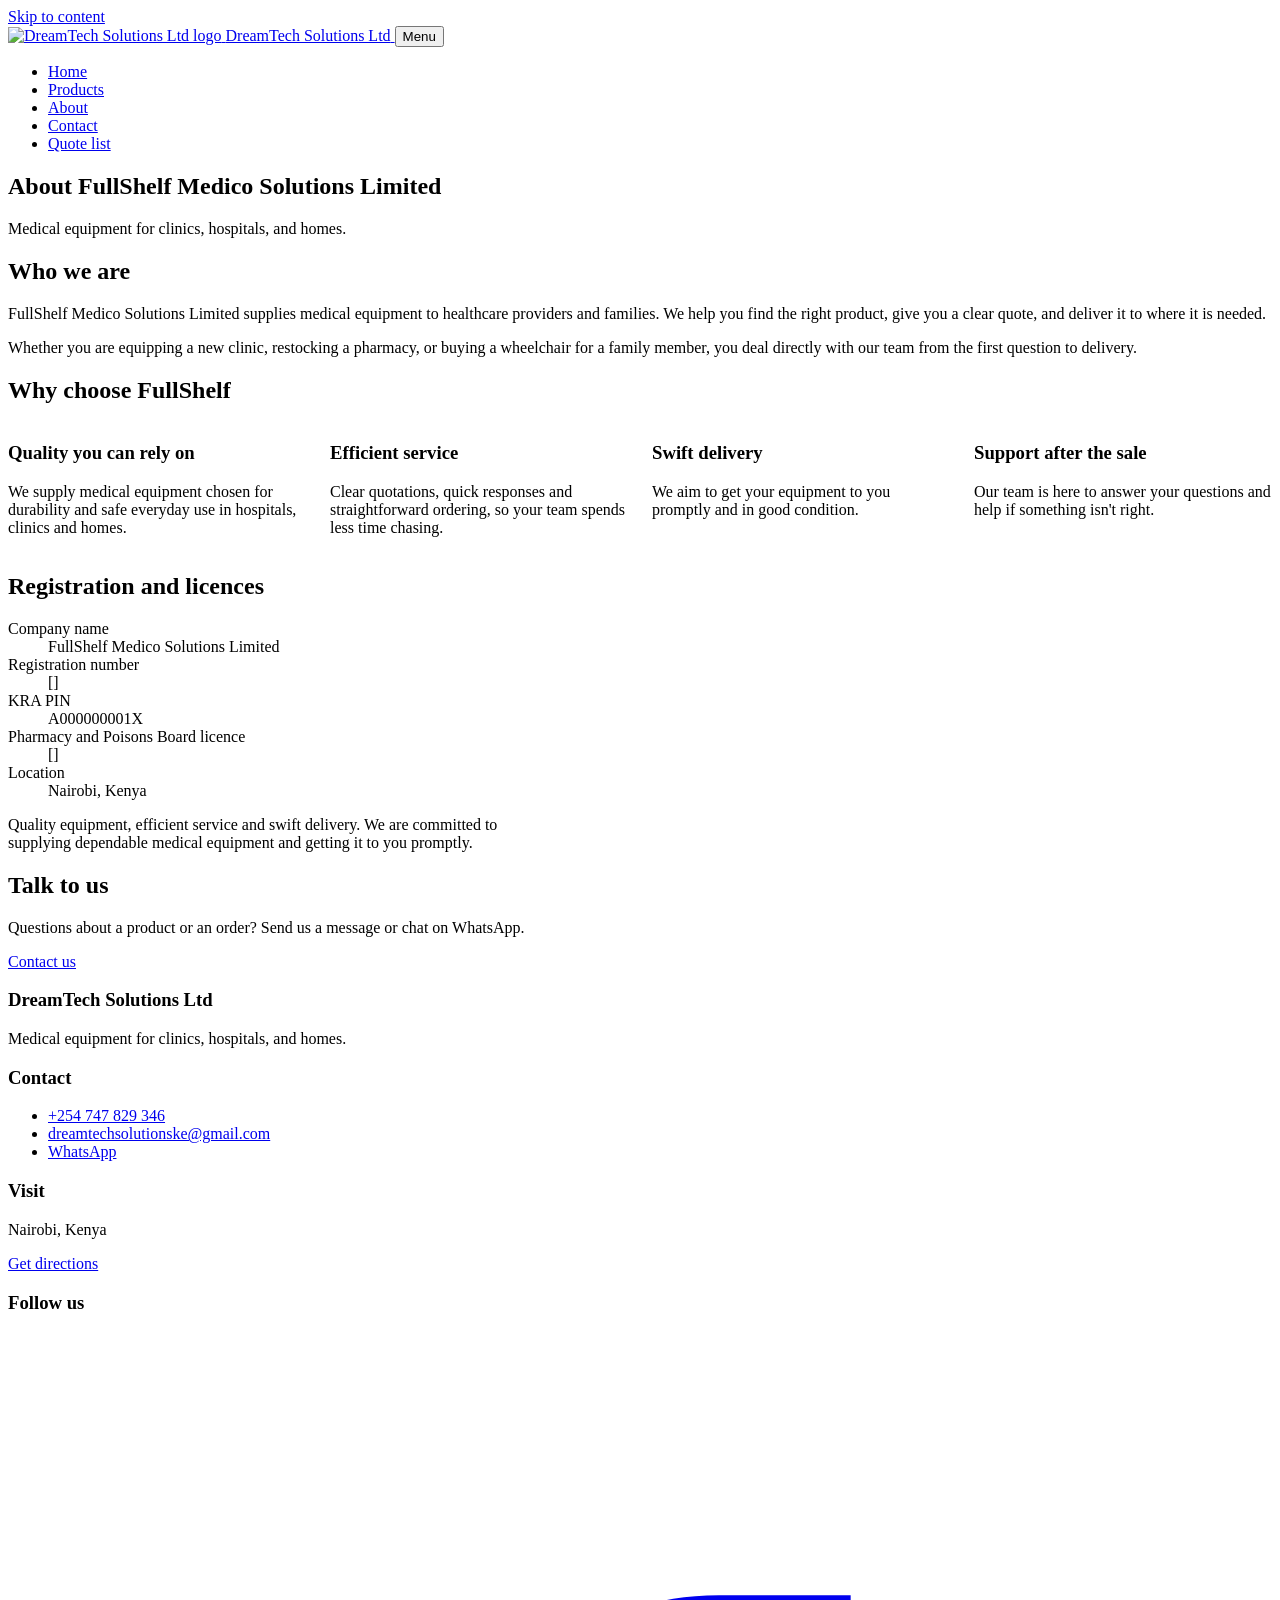
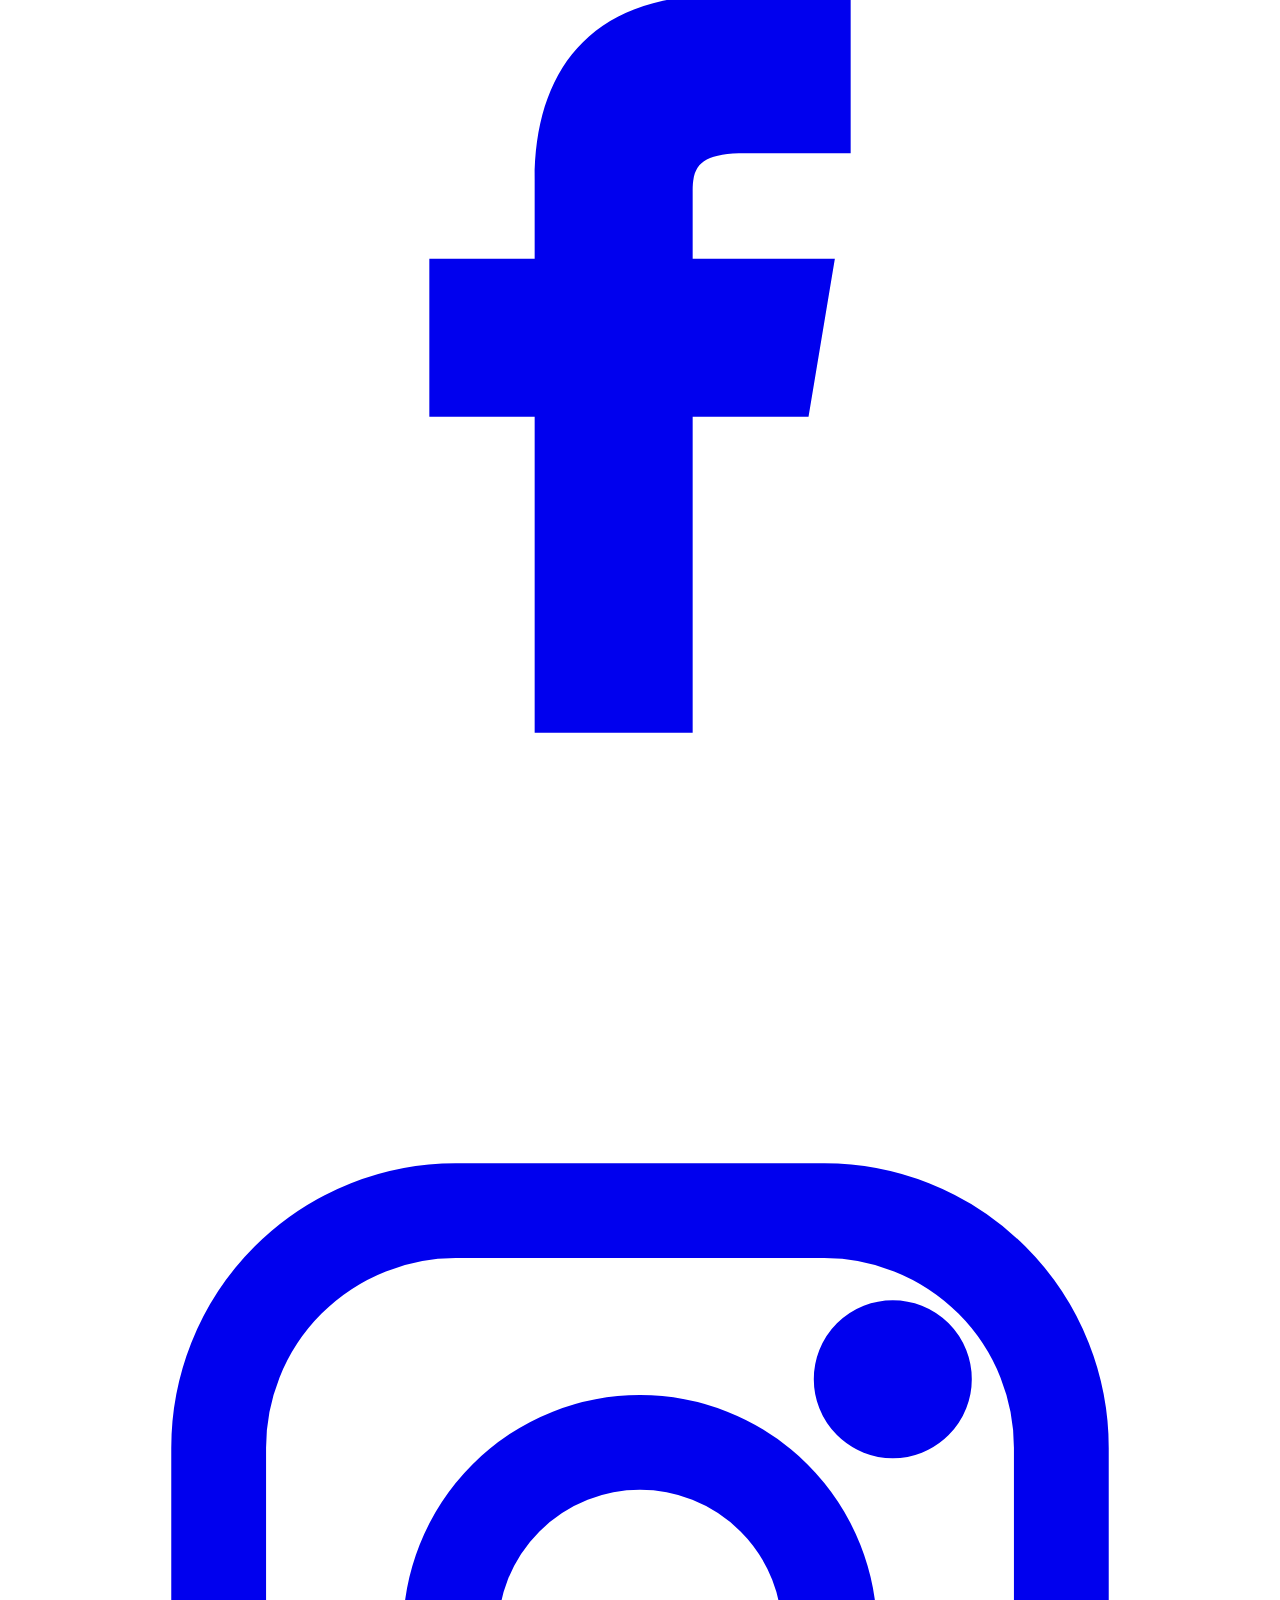
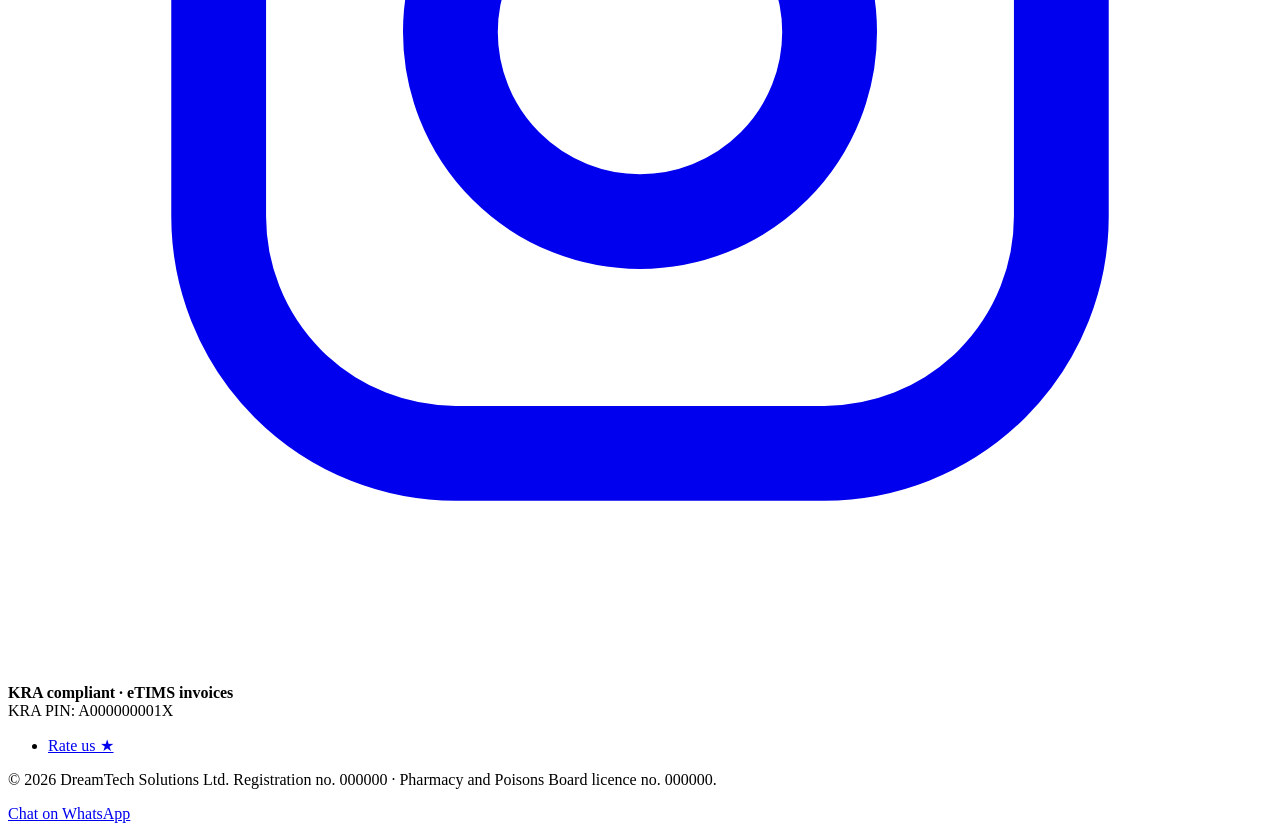
==== about.html @ 33084afe "Add files via upload" ====
<!DOCTYPE html>
<html lang="en">
<head>
  <meta charset="utf-8">
  <meta name="viewport" content="width=device-width, initial-scale=1">
  <title>About | FullShelf Medico Solutions Limited</title>
  <meta name="description" content="About FullShelf Medico Solutions Limited: medical equipment supplier for clinics, hospitals, and homes.">

<!-- Favicons -->
  <link rel="icon" href="favicon.ico" sizes="any">
  <link rel="icon" type="image/png" sizes="32x32" href="favicon-32x32.png">
  <link rel="apple-touch-icon" href="apple-touch-icon.png">
  
  <link rel="preconnect" href="https://fonts.googleapis.com"><link rel="preconnect" href="https://fonts.gstatic.com" crossorigin><link href="https://fonts.googleapis.com/css2?family=Bricolage+Grotesque:wght@700;800&family=Hanken+Grotesk:wght@400;600;700&display=swap" rel="stylesheet">
  <link rel="stylesheet" href="css/style.css">
</head>
<body>
  <a class="skip-link" href="#main">Skip to content</a>

  <header class="site-header">
    <div class="container header-inner">
      <a class="brand" href="index.html">
        <span class="brand-mark"><svg viewBox="0 0 24 24" aria-hidden="true" fill="none" stroke="currentColor" stroke-width="2.2" stroke-linecap="round"><path d="M12 5v14M5 12h14"/></svg></span>
        <span class="sr-only" data-site-name>FullShelf Medico Solutions Limited</span>
      </a>
      <button class="menu-toggle" aria-expanded="false" aria-controls="site-nav">Menu</button>
      <nav class="site-nav" id="site-nav" aria-label="Main">
        <ul>
          <li><a href="index.html">Home</a></li>
          <li><a href="products.html">Products</a></li>
          <li><a href="about.html" aria-current="page">About</a></li>
          <li><a href="contact.html">Contact</a></li>
        </ul>
      </nav>
    </div>
  </header>

  <main id="main">

    <section class="page-title">
      <div class="container">
        <h1>About FullShelf Medico Solutions Limited</h1>
        <p>Medical equipment for clinics, hospitals, and homes.</p>
      </div>
    </section>

    <section class="section">
      <div class="container">
        <h2>Who we are</h2>
        <p>FullShelf Medico Solutions Limited supplies medical equipment to healthcare providers and families. We help you find the right product, give you a clear quote, and deliver it to where it is needed.</p>
        <p>Whether you are equipping a new clinic, restocking a pharmacy, or buying a wheelchair for a family member, you deal directly with our team from the first question to delivery.</p>
      </div>
    </section>

    <section class="section section-alt">
  <div class="container">
    <div class="section-head"><h2>Why choose FullShelf</h2></div>
    <div style="display:grid;grid-template-columns:repeat(auto-fit,minmax(14rem,1fr));gap:1.5rem">
      <div>
        <h3>Quality you can rely on</h3>
        <p>We supply medical equipment chosen for durability and safe everyday use in hospitals, clinics and homes.</p>
      </div>
      <div>
        <h3>Efficient service</h3>
        <p>Clear quotations, quick responses and straightforward ordering, so your team spends less time chasing.</p>
      </div>
      <div>
        <h3>Swift delivery</h3>
        <p>We aim to get your equipment to you promptly and in good condition.</p>
      </div>
      <div>
        <h3>Support after the sale</h3>
        <p>Our team is here to answer your questions and help if something isn't right.</p>
      </div>
    </div>
  </div>
</section>

<section class="section section-alt">
      <div class="container">
        <div class="section-head"><h2>Registration and licences</h2></div>
        <dl class="contact-card" style="max-width:34rem">
          <dt>Company name</dt>
          <dd>FullShelf Medico Solutions Limited</dd>
          <dt>Registration number</dt>
          <dd>[]</dd>
          <dt>KRA PIN</dt>
          <dd data-kra-pin>KRA PIN</dd>
          <dt>Pharmacy and Poisons Board licence</dt>
          <dd>[]</dd>
          <dt>Location</dt>
          <dd data-address>Location</dd>
        </dl>
        <p class="notice" style="max-width:34rem">Quality equipment, efficient service and swift delivery. We are committed to supplying dependable medical equipment and getting it to you promptly.</p>
      </div>
    </section>

    <section class="cta-band">
      <div class="container cta-inner">
        <div>
          <h2>Talk to us</h2>
          <p>Questions about a product or an order? Send us a message or chat on WhatsApp.</p>
        </div>
        <a class="btn" href="contact.html">Contact us</a>
      </div>
    </section>
  </main>

  <footer class="site-footer">
    <div class="container">
      <div class="footer-grid">
        <div>
          <h3 data-site-name>FullShelf Medico Solutions Limited</h3>
          <p>Medical equipment for clinics, hospitals, and homes.</p>
        </div>
        <div>
          <h3>Contact</h3>
          <ul>
            <li><a data-phone href="#">Phone</a></li>
            <li><a data-email href="#">Email</a></li>
            <li><a data-whatsapp href="#">WhatsApp</a></li>
          </ul>
        </div>
        <div>
          <h3>Visit</h3>
          <p data-address>Your Street, Your Building</p>
          <p><a data-directions href="#" target="_blank" rel="noopener">Get directions</a></p>
        </div>
      </div>
      <p class="footer-legal">&copy; <span data-year>2026</span> <span data-site-name>FullShelf Medico Solutions Limited</span>. Registration no. 000000 &middot; Pharmacy and Poisons Board licence no. 000000.</p>
    </div>
  </footer>

  <a class="whatsapp-float" data-whatsapp href="#">Chat on WhatsApp</a>

  <script src="js/products.js"></script>
  <script src="js/main.js"></script>
</body>
</html>
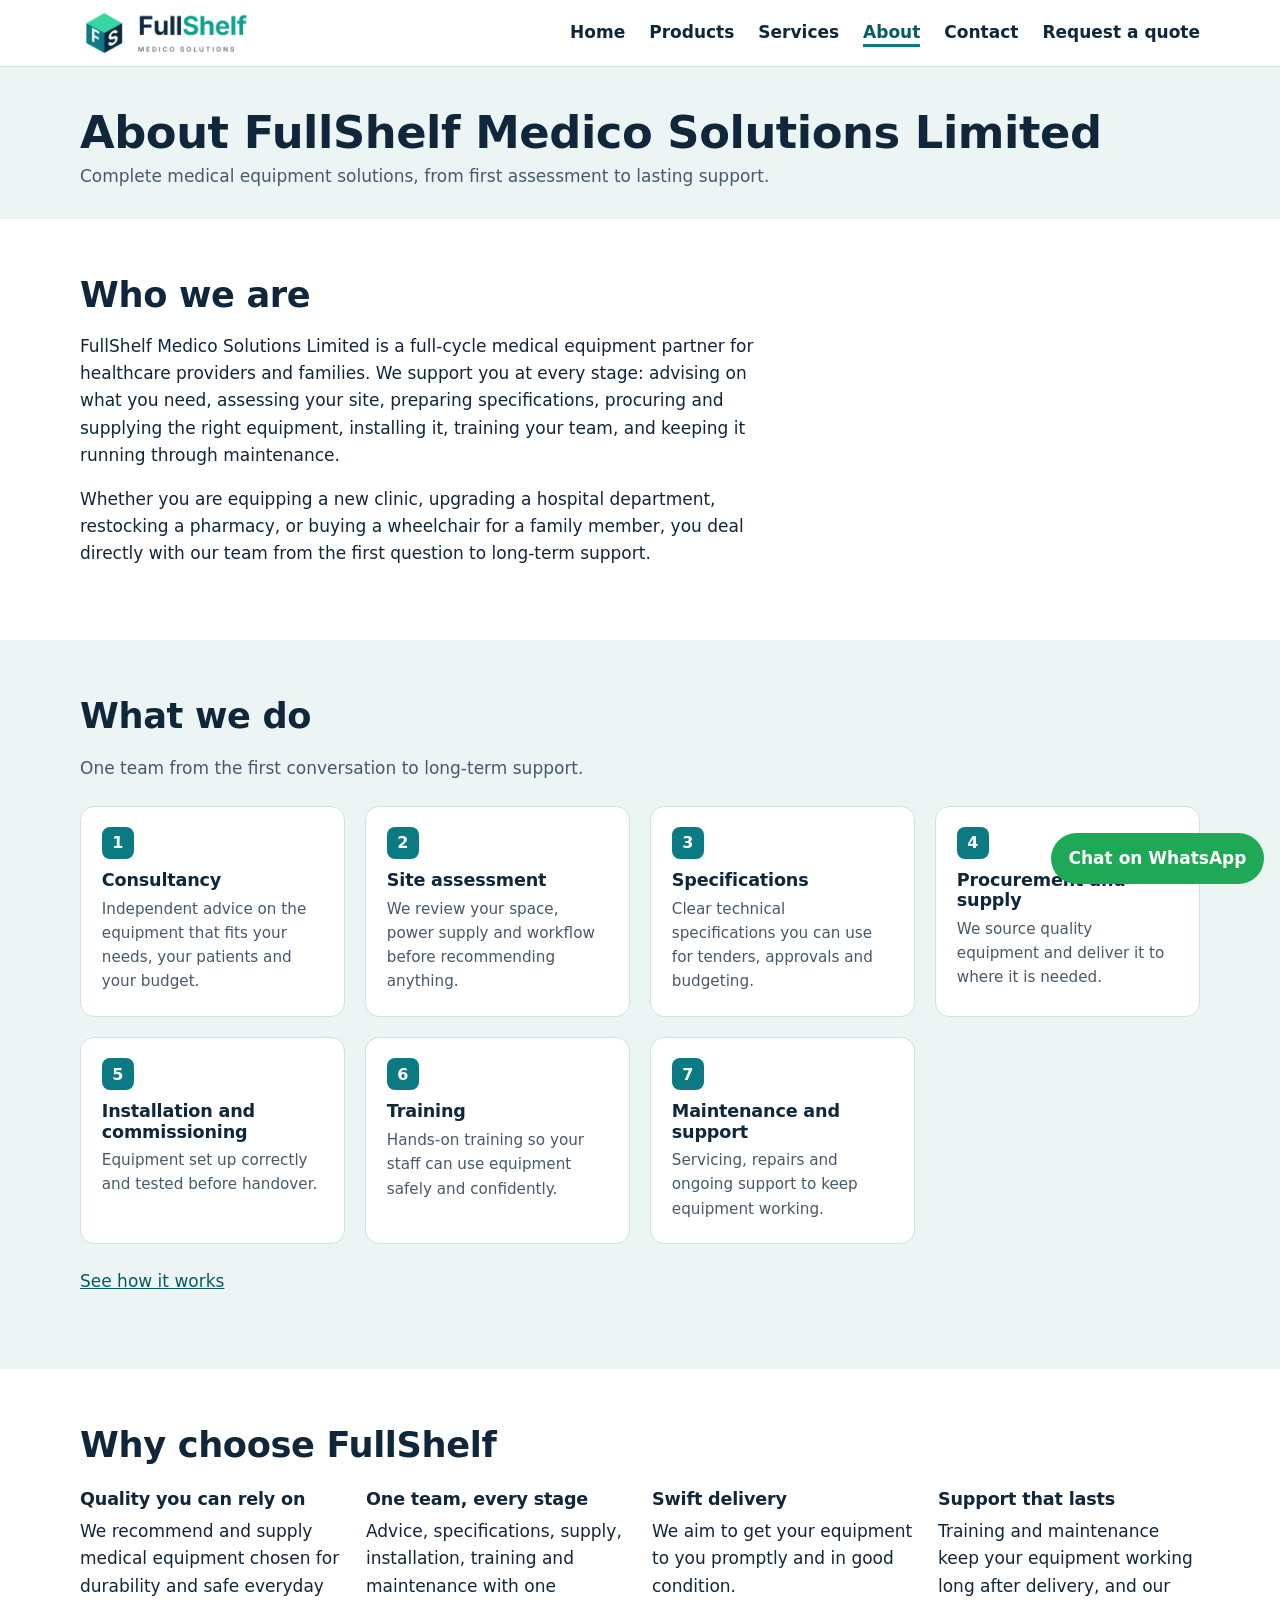
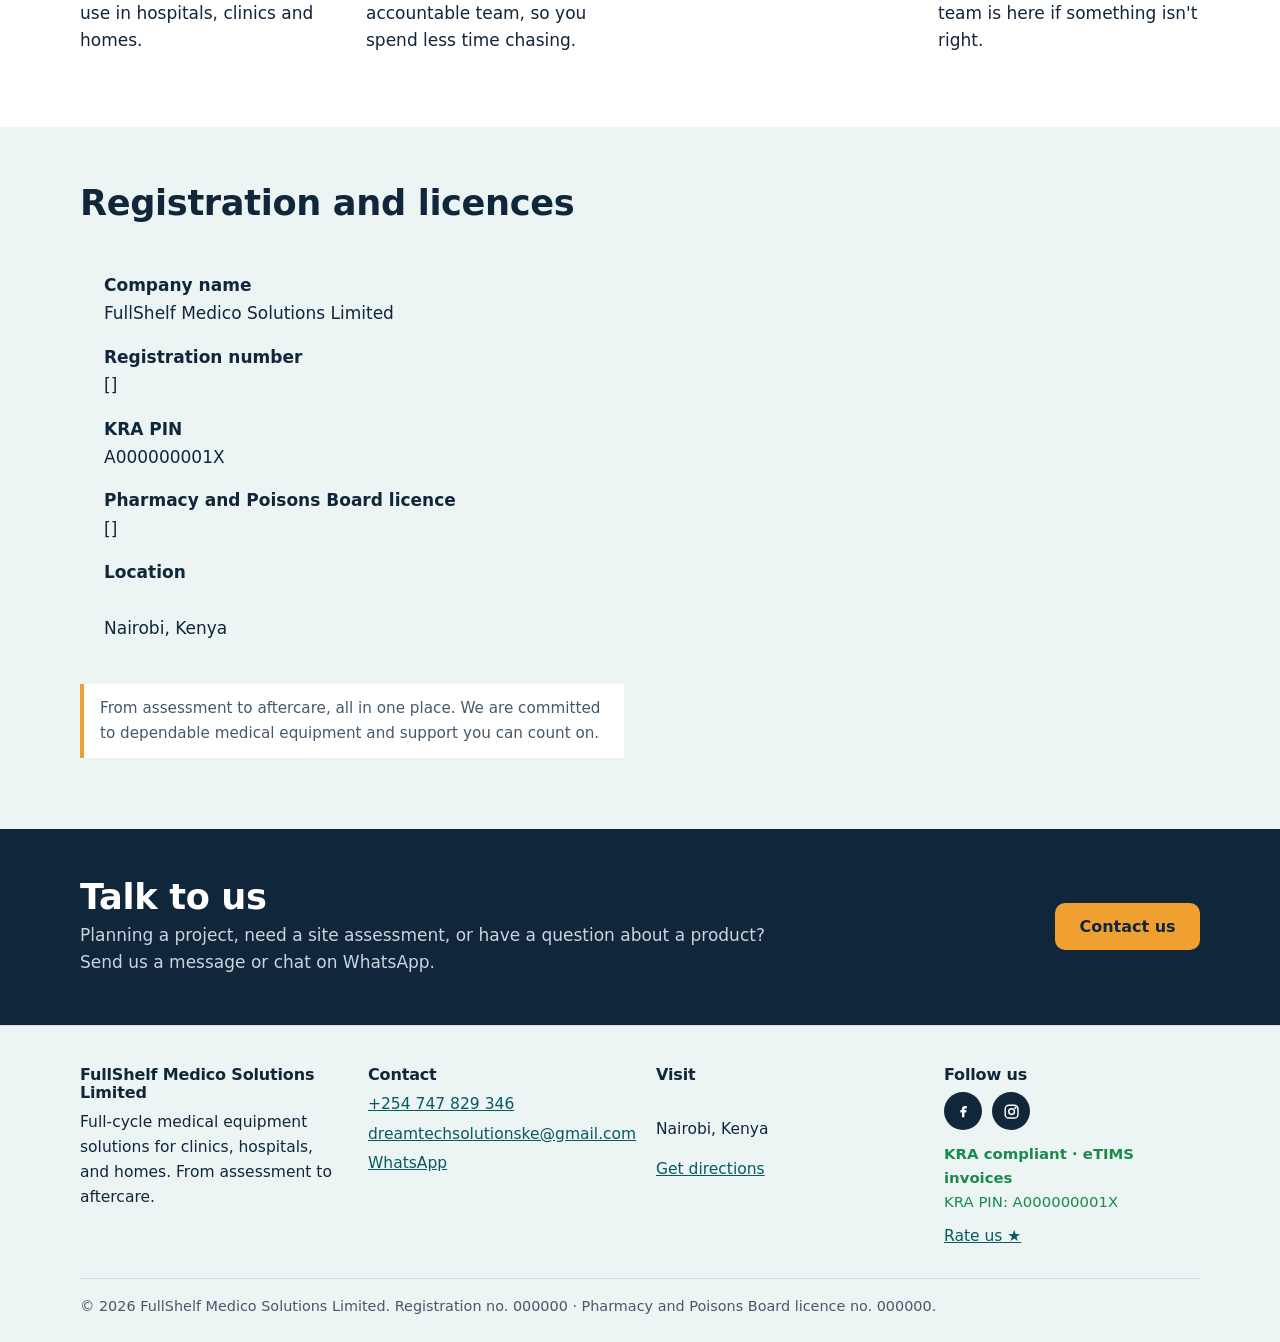
==== commit 434c0b05: "Add files via upload" ====
--- a/about.html
+++ b/about.html
@@ -4,7 +4,7 @@
   <meta charset="utf-8">
   <meta name="viewport" content="width=device-width, initial-scale=1">
   <title>About | FullShelf Medico Solutions Limited</title>
-  <meta name="description" content="About FullShelf Medico Solutions Limited: medical equipment supplier for clinics, hospitals, and homes.">
+  <meta name="description" content="About FullShelf Medico Solutions Limited: full-cycle medical equipment solutions for clinics, hospitals, and homes, from consultancy to maintenance.">
 
 <!-- Favicons -->
   <link rel="icon" href="favicon.ico" sizes="any">
@@ -12,7 +12,7 @@
   <link rel="apple-touch-icon" href="apple-touch-icon.png">
   
   <link rel="preconnect" href="https://fonts.googleapis.com"><link rel="preconnect" href="https://fonts.gstatic.com" crossorigin><link href="https://fonts.googleapis.com/css2?family=Bricolage+Grotesque:wght@700;800&family=Hanken+Grotesk:wght@400;600;700&display=swap" rel="stylesheet">
-  <link rel="stylesheet" href="css/style.css">
+  <link rel="stylesheet" href="css/style.css?v=fullshelf2">
 </head>
 <body>
   <a class="skip-link" href="#main">Skip to content</a>
@@ -28,6 +28,7 @@
         <ul>
           <li><a href="index.html">Home</a></li>
           <li><a href="products.html">Products</a></li>
+          <li><a href="services.html">Services</a></li>
           <li><a href="about.html" aria-current="page">About</a></li>
           <li><a href="contact.html">Contact</a></li>
         </ul>
@@ -40,37 +41,84 @@
     <section class="page-title">
       <div class="container">
         <h1>About FullShelf Medico Solutions Limited</h1>
-        <p>Medical equipment for clinics, hospitals, and homes.</p>
+        <p>Complete medical equipment solutions, from first assessment to lasting support.</p>
       </div>
     </section>
 
     <section class="section">
       <div class="container">
         <h2>Who we are</h2>
-        <p>FullShelf Medico Solutions Limited supplies medical equipment to healthcare providers and families. We help you find the right product, give you a clear quote, and deliver it to where it is needed.</p>
-        <p>Whether you are equipping a new clinic, restocking a pharmacy, or buying a wheelchair for a family member, you deal directly with our team from the first question to delivery.</p>
+        <p>FullShelf Medico Solutions Limited is a full-cycle medical equipment partner for healthcare providers and families. We support you at every stage: advising on what you need, assessing your site, preparing specifications, procuring and supplying the right equipment, installing it, training your team, and keeping it running through maintenance.</p>
+        <p>Whether you are equipping a new clinic, upgrading a hospital department, restocking a pharmacy, or buying a wheelchair for a family member, you deal directly with our team from the first question to long-term support.</p>
       </div>
     </section>
 
     <section class="section section-alt">
+      <div class="container">
+        <div class="section-head">
+          <h2>What we do</h2>
+          <p>One team from the first conversation to long-term support.</p>
+        </div>
+        <div class="services-grid">
+      <article class="service-card">
+        <span class="service-num" aria-hidden="true">1</span>
+        <h3>Consultancy</h3>
+        <p>Independent advice on the equipment that fits your needs, your patients and your budget.</p>
+      </article>
+      <article class="service-card">
+        <span class="service-num" aria-hidden="true">2</span>
+        <h3>Site assessment</h3>
+        <p>We review your space, power supply and workflow before recommending anything.</p>
+      </article>
+      <article class="service-card">
+        <span class="service-num" aria-hidden="true">3</span>
+        <h3>Specifications</h3>
+        <p>Clear technical specifications you can use for tenders, approvals and budgeting.</p>
+      </article>
+      <article class="service-card">
+        <span class="service-num" aria-hidden="true">4</span>
+        <h3>Procurement and supply</h3>
+        <p>We source quality equipment and deliver it to where it is needed.</p>
+      </article>
+      <article class="service-card">
+        <span class="service-num" aria-hidden="true">5</span>
+        <h3>Installation and commissioning</h3>
+        <p>Equipment set up correctly and tested before handover.</p>
+      </article>
+      <article class="service-card">
+        <span class="service-num" aria-hidden="true">6</span>
+        <h3>Training</h3>
+        <p>Hands-on training so your staff can use equipment safely and confidently.</p>
+      </article>
+      <article class="service-card">
+        <span class="service-num" aria-hidden="true">7</span>
+        <h3>Maintenance and support</h3>
+        <p>Servicing, repairs and ongoing support to keep equipment working.</p>
+      </article>
+        </div>
+        <p style="margin-top:1.5rem"><a href="services.html">See how it works</a></p>
+      </div>
+    </section>
+
+    <section class="section">
   <div class="container">
     <div class="section-head"><h2>Why choose FullShelf</h2></div>
     <div style="display:grid;grid-template-columns:repeat(auto-fit,minmax(14rem,1fr));gap:1.5rem">
       <div>
         <h3>Quality you can rely on</h3>
-        <p>We supply medical equipment chosen for durability and safe everyday use in hospitals, clinics and homes.</p>
+        <p>We recommend and supply medical equipment chosen for durability and safe everyday use in hospitals, clinics and homes.</p>
       </div>
       <div>
-        <h3>Efficient service</h3>
-        <p>Clear quotations, quick responses and straightforward ordering, so your team spends less time chasing.</p>
+        <h3>One team, every stage</h3>
+        <p>Advice, specifications, supply, installation, training and maintenance with one accountable team, so you spend less time chasing.</p>
       </div>
       <div>
         <h3>Swift delivery</h3>
         <p>We aim to get your equipment to you promptly and in good condition.</p>
       </div>
       <div>
-        <h3>Support after the sale</h3>
-        <p>Our team is here to answer your questions and help if something isn't right.</p>
+        <h3>Support that lasts</h3>
+        <p>Training and maintenance keep your equipment working long after delivery, and our team is here if something isn't right.</p>
       </div>
     </div>
   </div>
@@ -91,7 +139,7 @@
           <dt>Location</dt>
           <dd data-address>Location</dd>
         </dl>
-        <p class="notice" style="max-width:34rem">Quality equipment, efficient service and swift delivery. We are committed to supplying dependable medical equipment and getting it to you promptly.</p>
+        <p class="notice" style="max-width:34rem">From assessment to aftercare, all in one place. We are committed to dependable medical equipment and support you can count on.</p>
       </div>
     </section>
 
@@ -99,7 +147,7 @@
       <div class="container cta-inner">
         <div>
           <h2>Talk to us</h2>
-          <p>Questions about a product or an order? Send us a message or chat on WhatsApp.</p>
+          <p>Planning a project, need a site assessment, or have a question about a product? Send us a message or chat on WhatsApp.</p>
         </div>
         <a class="btn" href="contact.html">Contact us</a>
       </div>
@@ -111,7 +159,7 @@
       <div class="footer-grid">
         <div>
           <h3 data-site-name>FullShelf Medico Solutions Limited</h3>
-          <p>Medical equipment for clinics, hospitals, and homes.</p>
+          <p>Full-cycle medical equipment solutions for clinics, hospitals, and homes. From assessment to aftercare.</p>
         </div>
         <div>
           <h3>Contact</h3>
@@ -133,7 +181,7 @@
 
   <a class="whatsapp-float" data-whatsapp href="#">Chat on WhatsApp</a>
 
-  <script src="js/products.js"></script>
-  <script src="js/main.js"></script>
+  <script src="js/products.js?v=fullshelf2"></script>
+  <script src="js/main.js?v=fullshelf2"></script>
 </body>
 </html>
--- a/css/style.css
+++ b/css/style.css
@@ -0,0 +1,382 @@
+/* ============================================================
+   DESIGN TOKENS: change colours and fonts here
+   ============================================================ */
+:root {
+  --ink: #10263a;
+  --ink-soft: #46596a;
+  --teal: #0b7a83;
+  --teal-dark: #075a61;
+  --mist: #edf4f4;
+  --line: #d3e0e1;
+  --signal: #f0a030;
+  --signal-dark: #d88b1c;
+  --green: #1c8a4a;
+  --white: #ffffff;
+
+  --font-head: "Bricolage Grotesque", "Trebuchet MS", system-ui, sans-serif;
+  --font-body: "Hanken Grotesk", system-ui, -apple-system, "Segoe UI", sans-serif;
+
+  --radius: 10px;
+  --max: 1120px;
+}
+
+/* ============================================================
+   BASE
+   ============================================================ */
+*, *::before, *::after { box-sizing: border-box; }
+[hidden] { display: none !important; }
+html { scroll-behavior: smooth; }
+
+body {
+  margin: 0;
+  font-family: var(--font-body);
+  font-size: 1.0625rem;
+  line-height: 1.6;
+  color: var(--ink);
+  background: var(--white);
+}
+
+img, svg, iframe { max-width: 100%; display: block; }
+
+h1, h2, h3 { font-family: var(--font-head); line-height: 1.15; margin: 0 0 0.5em; letter-spacing: -0.01em; }
+h1 { font-size: clamp(2.3rem, 5.5vw, 3.8rem); font-weight: 800; }
+h2 { font-size: clamp(1.6rem, 3vw, 2.2rem); font-weight: 700; }
+h3 { font-size: 1.1rem; font-weight: 700; }
+
+p { margin: 0 0 1em; max-width: 65ch; }
+a { color: var(--teal-dark); }
+
+:focus-visible { outline: 3px solid var(--signal); outline-offset: 2px; }
+
+.container { width: min(100% - 2rem, var(--max)); margin-inline: auto; }
+.section { padding: 3.5rem 0; }
+.section-alt { background: var(--mist); }
+.section-head { margin-bottom: 1.5rem; }
+.section-head p { color: var(--ink-soft); }
+
+.sr-only {
+  position: absolute; width: 1px; height: 1px; overflow: hidden;
+  clip: rect(0 0 0 0); white-space: nowrap;
+}
+.skip-link { position: absolute; left: -999px; top: 0; background: var(--ink); color: var(--white); padding: 0.5rem 1rem; z-index: 100; }
+.skip-link:focus { left: 0; }
+
+/* ============================================================
+   BUTTONS AND LINKS
+   ============================================================ */
+.btn {
+  display: inline-block;
+  padding: 0.75rem 1.4rem;
+  border-radius: var(--radius);
+  background: var(--signal);
+  color: var(--ink);
+  font: 700 1rem var(--font-body);
+  text-decoration: none;
+  border: 2px solid var(--signal);
+  cursor: pointer;
+}
+.btn:hover { background: var(--signal-dark); border-color: var(--signal-dark); }
+.btn:disabled { opacity: 0.6; cursor: wait; }
+.btn-outline { background: transparent; border-color: var(--ink); }
+.btn-outline:hover { background: var(--ink); border-color: var(--ink); color: var(--white); }
+.btn-light { background: transparent; border-color: var(--white); color: var(--white); }
+.btn-light:hover { background: var(--white); border-color: var(--white); color: var(--ink); }
+.btn-small { padding: 0.45rem 1rem; font-size: 0.95rem; }
+
+.text-link { font-weight: 600; font-size: 0.95rem; background: none; border: 0; padding: 0; cursor: pointer; font-family: inherit; }
+.text-link.danger { color: #a3261c; }
+
+.badge {
+  display: inline-grid; place-items: center;
+  min-width: 1.4rem; height: 1.4rem; padding: 0 0.35rem;
+  border-radius: 999px; background: var(--signal); color: var(--ink);
+  font-size: 0.8rem; font-weight: 800; line-height: 1;
+}
+
+/* ============================================================
+   HEADER AND NAV
+   ============================================================ */
+.site-header { border-bottom: 1px solid var(--line); background: var(--white); position: sticky; top: 0; z-index: 50; }
+.header-inner { display: flex; align-items: center; justify-content: space-between; gap: 1rem; padding: 0.8rem 0; }
+
+.brand { font-family: var(--font-head); font-weight: 800; font-size: 1.2rem; color: var(--ink); text-decoration: none; display: flex; align-items: center; gap: 0.6rem; }
+.brand-mark { width: 2rem; height: 2rem; border-radius: 8px; background: var(--teal); color: var(--white); display: grid; place-items: center; }
+.brand-mark svg { width: 1.2rem; height: 1.2rem; }
+.brand-logo { height: 2.5rem; width: auto; }
+
+.site-nav ul { list-style: none; display: flex; align-items: center; gap: 1.5rem; margin: 0; padding: 0; }
+.site-nav a { text-decoration: none; color: var(--ink); font-weight: 600; }
+.site-nav a:hover { color: var(--teal); }
+.site-nav a[aria-current="page"] { color: var(--teal-dark); border-bottom: 3px solid var(--teal); padding-bottom: 2px; }
+.nav-quote { display: inline-flex; align-items: center; gap: 0.4rem; }
+
+.menu-toggle {
+  display: none; background: none; border: 2px solid var(--ink); border-radius: 8px;
+  padding: 0.4rem 0.8rem; font: 700 0.95rem var(--font-body); color: var(--ink); cursor: pointer;
+  align-items: center; gap: 0.3rem;
+}
+
+@media (max-width: 720px) {
+  .menu-toggle { display: inline-flex; }
+  .site-nav { display: none; position: absolute; left: 0; right: 0; top: 100%; background: var(--white); border-bottom: 1px solid var(--line); padding: 1rem; }
+  .site-nav.open { display: block; }
+  .site-nav ul { flex-direction: column; align-items: flex-start; gap: 1rem; }
+}
+
+/* ============================================================
+   HOME: HERO
+   ============================================================ */
+.hero { padding: 3rem 0 3.5rem; background: linear-gradient(180deg, var(--mist), var(--white)); }
+.hero-grid { display: grid; grid-template-columns: 1fr 1.05fr; gap: 3rem; align-items: center; }
+.eyebrow { font-weight: 700; color: var(--teal-dark); text-transform: uppercase; letter-spacing: 0.08em; font-size: 0.85rem; margin-bottom: 0.8rem; }
+.lead { font-size: 1.2rem; color: var(--ink-soft); }
+.hero-actions { display: flex; flex-wrap: wrap; gap: 0.8rem; margin-top: 1.2rem; }
+
+.search-row { display: flex; gap: 0.5rem; margin: 1.5rem 0 0; max-width: 28rem; }
+
+.hero-visual {
+  position: relative; aspect-ratio: 4 / 3; border-radius: 24px; overflow: hidden;
+  background: linear-gradient(135deg, var(--teal), var(--ink));
+  box-shadow: 0 20px 50px rgba(16, 38, 58, 0.18);
+}
+.hero-visual > img { position: absolute; inset: 0; width: 100%; height: 100%; object-fit: cover; }
+.hero-fallback {
+  position: absolute; inset: 0; display: grid; grid-template-columns: 1fr 1fr;
+  place-items: center; padding: 2rem 2rem 4rem; gap: 1rem; color: rgba(255, 255, 255, 0.85);
+}
+.hero-fallback svg { width: 4.5rem; height: 4.5rem; }
+.hero-badge {
+  position: absolute; left: 1rem; bottom: 1rem; background: var(--white); border-radius: 12px;
+  padding: 0.6rem 0.9rem; display: flex; gap: 0.6rem; align-items: center;
+  box-shadow: 0 6px 20px rgba(16, 38, 58, 0.2); line-height: 1.25;
+}
+.hero-badge svg { width: 1.8rem; height: 1.8rem; color: var(--green); flex: none; }
+.hero-badge span { font-size: 0.85rem; color: var(--ink-soft); display: block; }
+
+@media (max-width: 860px) {
+  .hero-grid { grid-template-columns: 1fr; gap: 2rem; }
+}
+
+/* ============================================================
+   HOME: TRUST STRIP
+   ============================================================ */
+.trust-strip { border-bottom: 1px solid var(--line); }
+.trust-strip ul { list-style: none; margin: 0; padding: 1.2rem 0; display: grid; grid-template-columns: repeat(auto-fit, minmax(200px, 1fr)); gap: 1rem; }
+.trust-item { display: flex; align-items: center; gap: 0.7rem; }
+.trust-item svg { width: 2.1rem; height: 2.1rem; flex: none; color: var(--teal); }
+.trust-item strong { display: block; line-height: 1.2; }
+.trust-item span { font-size: 0.85rem; color: var(--ink-soft); }
+.trust-kra svg { color: var(--green); }
+
+/* ============================================================
+   HOME: CATEGORY TILES
+   ============================================================ */
+.tiles { display: grid; grid-template-columns: repeat(auto-fit, minmax(170px, 1fr)); gap: 1rem; }
+.tile {
+  position: relative; aspect-ratio: 1 / 1.1; border-radius: 16px; overflow: hidden;
+  display: block; color: var(--white); text-decoration: none;
+  background: linear-gradient(135deg, var(--teal), var(--teal-dark));
+}
+.tile:nth-child(2) { background: linear-gradient(135deg, #1d4e6f, var(--ink)); }
+.tile:nth-child(3) { background: linear-gradient(135deg, #12929b, #0b6a73); }
+.tile:nth-child(4) { background: linear-gradient(135deg, #2a6a8f, #174560); }
+.tile:nth-child(5) { background: linear-gradient(135deg, #0e8a92, #124a5c); }
+.tile-fallback { position: absolute; inset: 0; display: grid; place-items: center; padding-bottom: 2rem; }
+.tile-fallback svg { width: 3.6rem; height: 3.6rem; opacity: 0.9; }
+.tile img { position: absolute; inset: 0; width: 100%; height: 100%; object-fit: cover; transition: transform 0.3s; }
+.tile:hover img { transform: scale(1.05); }
+.tile-label {
+  position: absolute; left: 0; right: 0; bottom: 0; padding: 2.2rem 0.9rem 0.8rem;
+  background: linear-gradient(transparent, rgba(16, 38, 58, 0.88));
+  font: 700 1.05rem var(--font-head);
+}
+
+/* ============================================================
+   PRODUCT CARDS (photo first)
+   ============================================================ */
+.grid { display: grid; grid-template-columns: repeat(auto-fill, minmax(235px, 1fr)); gap: 1.25rem; }
+
+.card { background: var(--white); border: 1px solid var(--line); border-radius: 14px; overflow: hidden; display: flex; flex-direction: column; }
+.card-media, .quote-thumb {
+  position: relative; display: grid; place-items: center; overflow: hidden;
+  background: linear-gradient(135deg, var(--mist), #d8e9ea); color: var(--teal);
+}
+.card-media { aspect-ratio: 4 / 3; }
+.card-media img, .quote-thumb img { position: absolute; inset: 0; width: 100%; height: 100%; object-fit: cover; }
+.media-fallback svg { width: 3.2rem; height: 3.2rem; opacity: 0.8; }
+
+.card-body { padding: 1rem 1.1rem 1.2rem; display: flex; flex-direction: column; flex: 1; }
+.card-cat { font-size: 0.8rem; font-weight: 700; color: var(--teal-dark); text-transform: uppercase; letter-spacing: 0.04em; margin-bottom: 0.2rem; }
+.card-desc {
+  font-size: 0.93rem; color: var(--ink-soft); margin-bottom: 0.9rem;
+  display: -webkit-box; -webkit-line-clamp: 2; -webkit-box-orient: vertical; overflow: hidden;
+}
+.card-actions { margin-top: auto; display: flex; align-items: center; justify-content: space-between; gap: 0.6rem; flex-wrap: wrap; }
+
+/* ============================================================
+   PRODUCTS PAGE
+   ============================================================ */
+.page-title { padding: 2.5rem 0 1.8rem; background: var(--mist); }
+.page-title h1 { font-size: clamp(2rem, 4vw, 2.8rem); margin-bottom: 0.3rem; }
+.page-title p { color: var(--ink-soft); margin: 0; }
+
+.toolbar { display: grid; gap: 1rem; margin-bottom: 1.5rem; }
+.filters { display: flex; flex-wrap: wrap; gap: 0.5rem; }
+.filter { padding: 0.45rem 1rem; border-radius: 999px; border: 2px solid var(--line); background: var(--white); font: 600 0.95rem var(--font-body); color: var(--ink); cursor: pointer; }
+.filter:hover { border-color: var(--teal); }
+.filter[aria-pressed="true"] { background: var(--teal); border-color: var(--teal); color: var(--white); }
+.result-count { color: var(--ink-soft); font-size: 0.95rem; margin: 0 0 1rem; }
+.empty { text-align: center; padding: 3rem 1rem; color: var(--ink-soft); }
+
+/* ============================================================
+   FORM FIELDS
+   ============================================================ */
+input[type="search"], input[type="text"], input[type="email"], input[type="tel"], textarea {
+  width: 100%; padding: 0.7rem 0.9rem; border: 2px solid var(--line);
+  border-radius: var(--radius); font: inherit; color: var(--ink); background: var(--white);
+}
+input:focus, textarea:focus { border-color: var(--teal); }
+textarea { min-height: 8rem; resize: vertical; }
+
+.field { margin-bottom: 1.1rem; }
+.field label { display: block; font-weight: 700; margin-bottom: 0.3rem; }
+.hint { font-size: 0.9rem; color: var(--ink-soft); margin: 0.3rem 0 0; }
+
+.form-status { padding: 0.7rem 1rem; border-radius: 8px; margin: 1rem 0 0; font-weight: 600; }
+.form-status.ok { background: #e4f5ea; color: #13552e; }
+.form-status.error { background: #fdecea; color: #8a1f17; }
+
+/* ============================================================
+   QUOTE PAGE
+   ============================================================ */
+.quote-layout { display: grid; grid-template-columns: 1.5fr 1fr; gap: 2.5rem; align-items: start; }
+.quote-list { list-style: none; margin: 0 0 1rem; padding: 0; display: grid; gap: 0.8rem; }
+.quote-row { display: grid; grid-template-columns: 4.5rem 1fr auto; gap: 1rem; align-items: center; border: 1px solid var(--line); border-radius: 12px; padding: 0.7rem; }
+.quote-row h3 { margin: 0; font-size: 1rem; }
+.quote-row .card-cat { margin: 0.1rem 0 0; }
+.quote-thumb { width: 4.5rem; aspect-ratio: 1; border-radius: 8px; }
+.quote-thumb .media-fallback svg { width: 2rem; height: 2rem; }
+.quote-controls { display: grid; justify-items: end; gap: 0.4rem; }
+.qty { display: inline-flex; align-items: center; border: 2px solid var(--line); border-radius: 999px; }
+.qty button { width: 2.2rem; height: 2.2rem; border: 0; background: none; font-size: 1.2rem; cursor: pointer; color: var(--ink); border-radius: 999px; }
+.qty button:hover { background: var(--mist); }
+.qty span { min-width: 2rem; text-align: center; font-weight: 700; }
+.quote-tools { display: flex; gap: 1.2rem; flex-wrap: wrap; }
+.quote-actions { display: grid; gap: 0.7rem; margin-top: 1rem; }
+.quote-actions .btn { text-align: center; }
+
+.btn-whatsapp { background: #1fa855; border-color: #1fa855; color: var(--white); }
+.btn-whatsapp:hover { background: #178a45; border-color: #178a45; }
+
+.success-box { text-align: center; padding: 3rem 1rem; }
+.success-box p { margin-inline: auto; }
+
+@media (max-width: 860px) {
+  .quote-layout { grid-template-columns: 1fr; }
+}
+@media (max-width: 480px) {
+  .quote-row { grid-template-columns: 4rem 1fr; }
+  .quote-thumb { width: 4rem; }
+  .quote-controls { grid-column: 1 / -1; grid-auto-flow: column; justify-content: space-between; justify-items: start; align-items: center; }
+}
+
+/* ============================================================
+   CONTACT, MAP, RATING
+   ============================================================ */
+.contact-grid { display: grid; grid-template-columns: 1.4fr 1fr; gap: 3rem; }
+@media (max-width: 860px) { .contact-grid { grid-template-columns: 1fr; } }
+
+.contact-card { background: var(--mist); border-radius: 14px; padding: 1.5rem; }
+.contact-card dl { margin: 0; }
+.contact-card dt { font-weight: 700; margin-top: 1rem; }
+.contact-card dt:first-child { margin-top: 0; }
+.contact-card dd { margin: 0.1rem 0 0; }
+[data-address] { white-space: pre-line; }
+
+.notice { border-left: 4px solid var(--signal); background: var(--white); padding: 0.8rem 1rem; font-size: 0.95rem; color: var(--ink-soft); margin-top: 1rem; }
+
+.map-frame { border: 0; width: 100%; height: 22rem; border-radius: 16px; background: var(--mist); }
+.map-actions { margin-top: 0.8rem; }
+
+.rate-grid { display: grid; grid-template-columns: 1fr 1fr; gap: 3rem; align-items: start; }
+@media (max-width: 860px) { .rate-grid { grid-template-columns: 1fr; gap: 1.5rem; } }
+.rate-form textarea { min-height: 5rem; }
+.rate-form fieldset { border: 0; padding: 0; margin: 0 0 1rem; }
+.rate-form legend { font-weight: 700; margin-bottom: 0.2rem; padding: 0; }
+
+/* Star rating: radios in reverse order so "this star and all before it" light up */
+.stars { display: inline-flex; flex-direction: row-reverse; gap: 0.15rem; }
+.stars input { position: absolute; opacity: 0; width: 1px; height: 1px; }
+.stars label { font-size: 2.2rem; line-height: 1; color: #c3d2d3; cursor: pointer; }
+.stars input:checked ~ label,
+.stars label:hover,
+.stars label:hover ~ label { color: var(--signal); }
+.stars input:focus-visible + label { outline: 3px solid var(--signal); outline-offset: 2px; border-radius: 6px; }
+
+/* ============================================================
+   CTA BAND AND SOCIAL
+   ============================================================ */
+.cta-band { background: var(--ink); color: var(--white); padding: 3rem 0; }
+.cta-band p { color: #c8d5de; }
+.cta-inner { display: flex; flex-wrap: wrap; align-items: center; justify-content: space-between; gap: 1.5rem; }
+.cta-inner h2 { margin: 0 0 0.3rem; }
+.cta-inner p { margin: 0; }
+.cta-buttons { display: flex; flex-wrap: wrap; gap: 0.8rem; align-items: center; }
+
+.social { display: flex; gap: 0.6rem; margin: 0.4rem 0 0.8rem; }
+.social a { width: 2.4rem; height: 2.4rem; border-radius: 50%; display: grid; place-items: center; background: var(--ink); color: var(--white); }
+.social a:hover { background: var(--teal); }
+.social svg { width: 1.2rem; height: 1.2rem; }
+.cta-band .social a { background: var(--white); color: var(--ink); }
+
+/* ============================================================
+   TRUST LIST (about page)
+   ============================================================ */
+.trust-grid { display: grid; grid-template-columns: repeat(auto-fit, minmax(230px, 1fr)); gap: 2rem; }
+.trust-grid h3 { color: var(--teal-dark); }
+.trust-grid p { color: var(--ink-soft); font-size: 0.98rem; margin: 0; }
+
+/* ============================================================
+   FOOTER, FLOATING WHATSAPP, TOAST
+   ============================================================ */
+.site-footer { background: var(--mist); border-top: 1px solid var(--line); padding: 2.5rem 0 1.5rem; font-size: 0.97rem; }
+.footer-grid { display: grid; grid-template-columns: repeat(auto-fit, minmax(200px, 1fr)); gap: 2rem; margin-bottom: 1.5rem; }
+.site-footer h3 { font-size: 1rem; }
+.site-footer ul { list-style: none; margin: 0; padding: 0; }
+.site-footer li { margin-bottom: 0.3rem; }
+.footer-kra { color: var(--green); font-size: 0.93rem; margin-bottom: 0.6rem; }
+.footer-legal { border-top: 1px solid var(--line); padding-top: 1rem; color: var(--ink-soft); font-size: 0.9rem; margin: 0; max-width: none; }
+
+.whatsapp-float { position: fixed; right: 1rem; bottom: 1rem; background: #1fa855; color: var(--white); padding: 0.75rem 1.1rem; border-radius: 999px; font-weight: 700; text-decoration: none; z-index: 60; }
+.whatsapp-float:hover { background: #178a45; color: var(--white); }
+
+.toast {
+  position: fixed; left: 50%; bottom: 5rem; transform: translate(-50%, 20px);
+  background: var(--ink); color: var(--white); padding: 0.7rem 1.2rem; border-radius: 999px;
+  opacity: 0; pointer-events: none; transition: opacity 0.25s, transform 0.25s;
+  z-index: 70; display: flex; gap: 0.9rem; max-width: 92vw;
+}
+.toast.show { opacity: 1; transform: translate(-50%, 0); pointer-events: auto; }
+.toast a { color: var(--signal); font-weight: 700; white-space: nowrap; }
+
+@media (prefers-reduced-motion: reduce) {
+  html { scroll-behavior: auto; }
+  .tile img, .toast { transition: none; }
+}
+
+#quote-summary { margin-bottom: 1rem; }
+
+
+/* ============================================================
+   SERVICES (full-cycle)
+   ============================================================ */
+.services-grid { display: grid; grid-template-columns: repeat(auto-fill, minmax(15rem, 1fr)); gap: 1.25rem; }
+.service-card { background: var(--white); border: 1px solid var(--line); border-radius: 14px; padding: 1.25rem 1.3rem 1.4rem; }
+.service-card h3 { font-size: 1.1rem; margin: 0.7rem 0 0.4rem; }
+.service-card p { margin: 0; color: var(--ink-soft); font-size: 0.95rem; }
+.service-num { width: 2rem; height: 2rem; border-radius: 8px; background: var(--teal); color: var(--white); display: grid; place-items: center; font: 800 1rem var(--font-head); }
+.journey { list-style: none; counter-reset: step; margin: 0 0 1.5rem; padding: 0; display: grid; grid-template-columns: repeat(auto-fit, minmax(11rem, 1fr)); gap: 1.25rem; }
+.journey li { counter-increment: step; position: relative; padding-top: 2.6rem; }
+.journey li::before { content: counter(step); position: absolute; top: 0; left: 0; width: 2rem; height: 2rem; border-radius: 50%; background: var(--signal); color: var(--ink); display: grid; place-items: center; font: 800 1rem var(--font-head); }
+.journey strong { display: block; font-family: var(--font-head); margin-bottom: 0.25rem; }
+.journey span { color: var(--ink-soft); font-size: 0.95rem; }
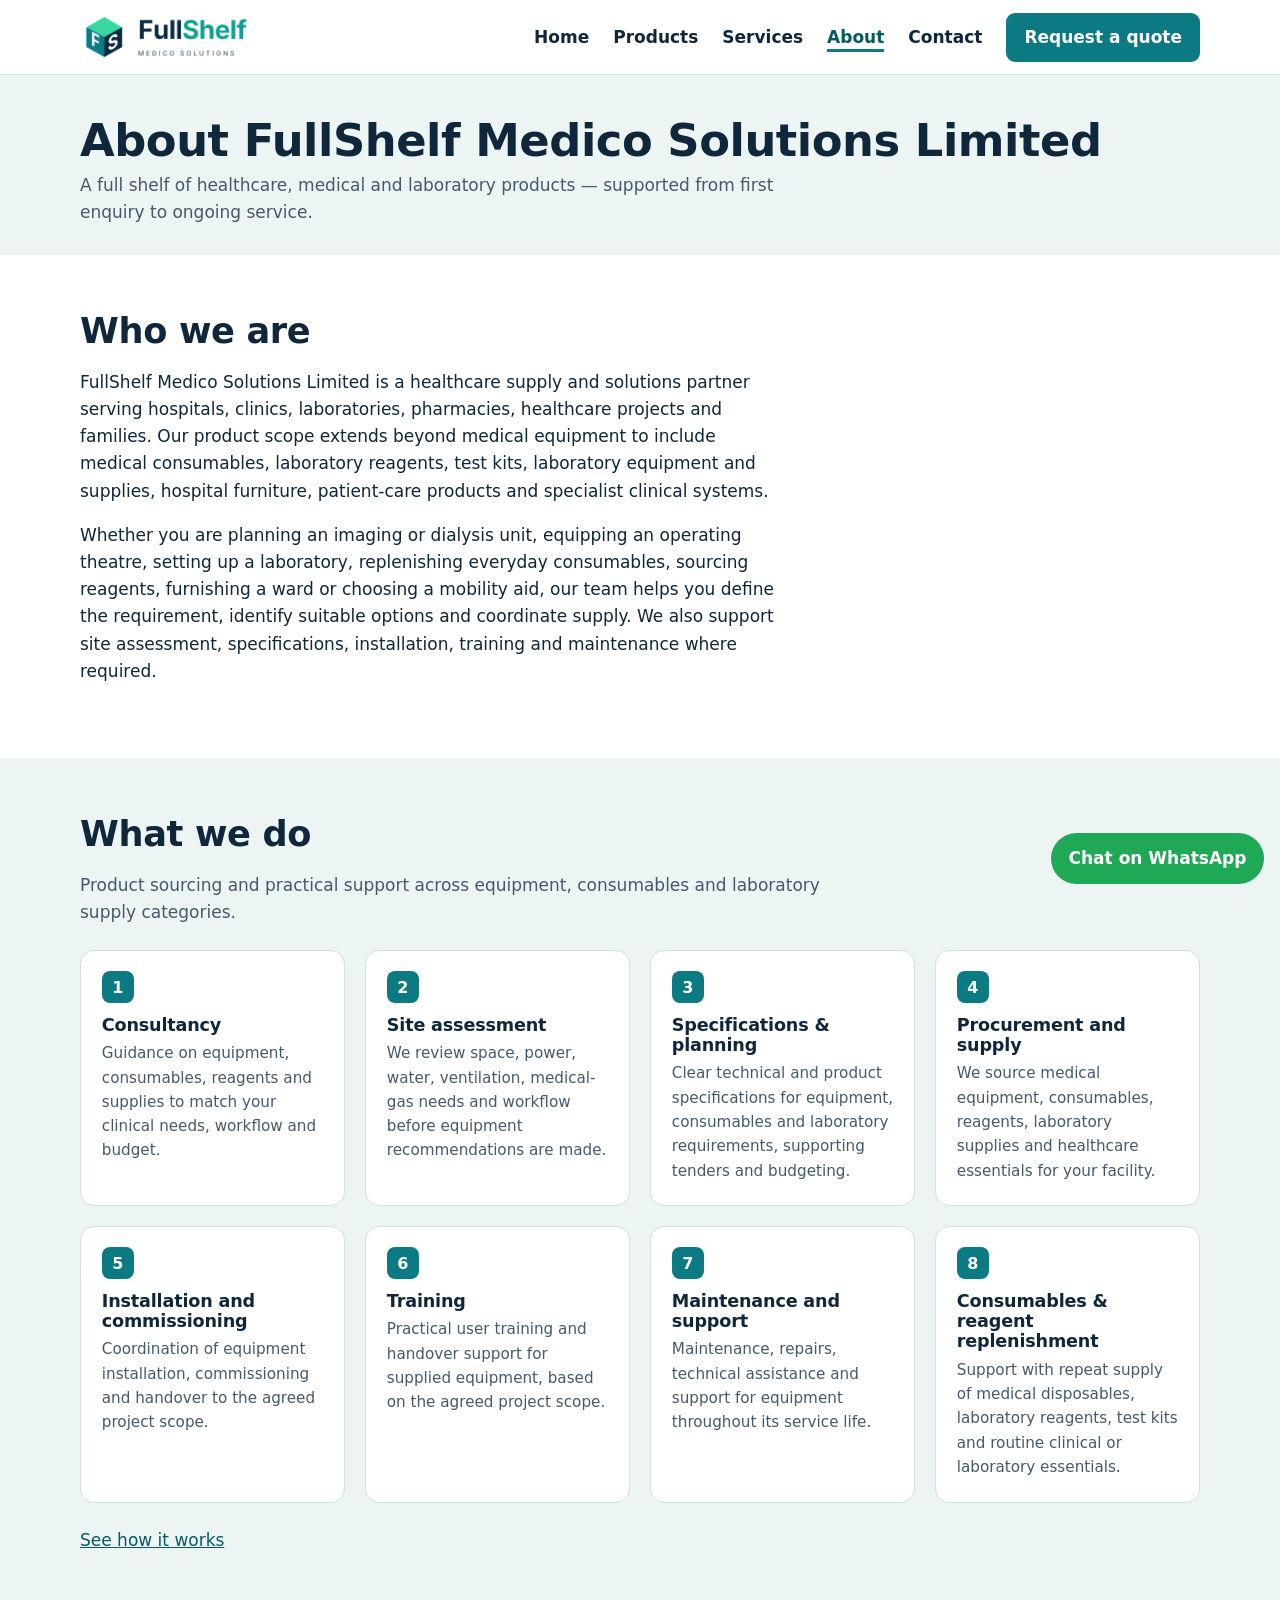
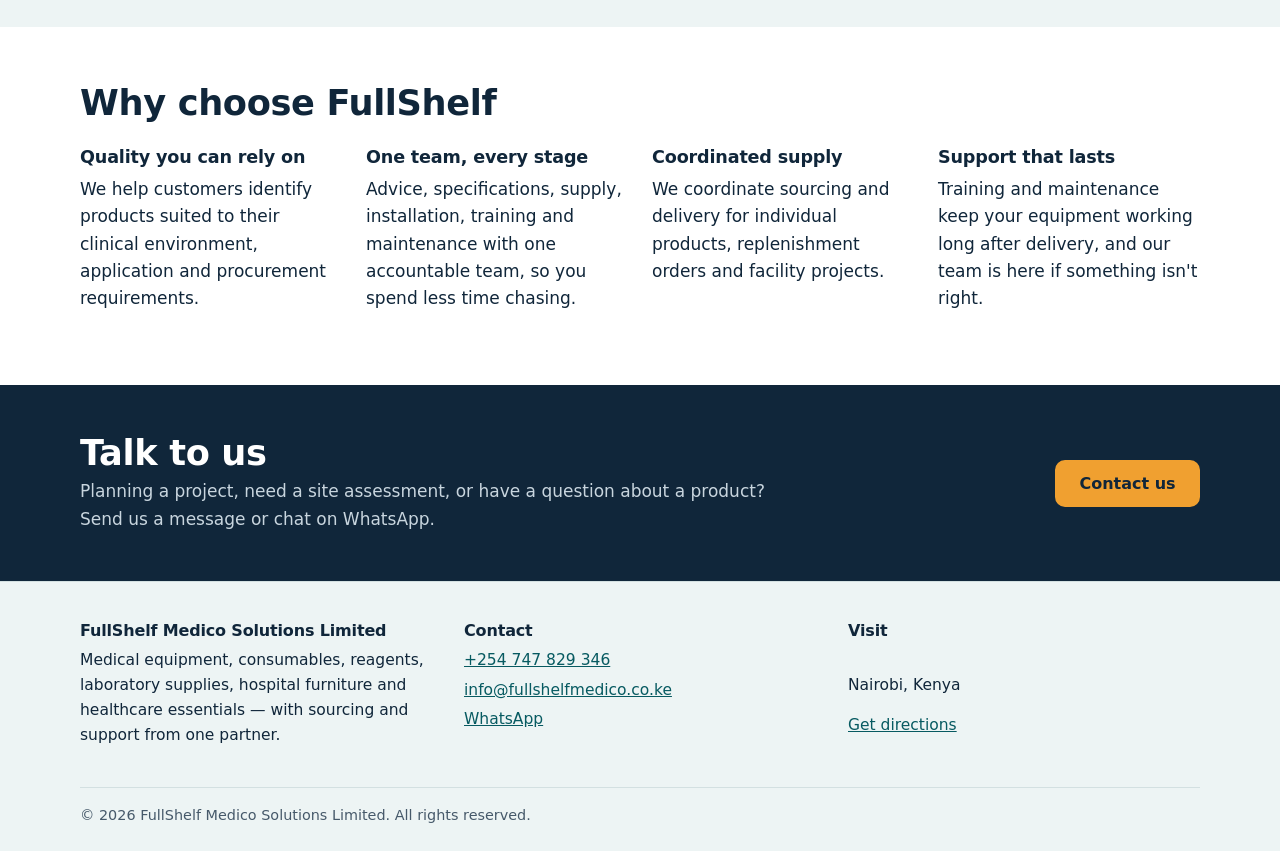
==== commit d4c609fd: "Commit" ====
--- a/about.html
+++ b/about.html
@@ -4,7 +4,7 @@
   <meta charset="utf-8">
   <meta name="viewport" content="width=device-width, initial-scale=1">
   <title>About | FullShelf Medico Solutions Limited</title>
-  <meta name="description" content="About FullShelf Medico Solutions Limited: full-cycle medical equipment solutions for clinics, hospitals, and homes, from consultancy to maintenance.">
+  <meta name="description" content="Learn about FullShelf Medico Solutions Limited, a healthcare supply and solutions partner for medical equipment, consumables, reagents, laboratory supplies and technical support.">
 
 <!-- Favicons -->
   <link rel="icon" href="favicon.ico" sizes="any">
@@ -12,7 +12,7 @@
   <link rel="apple-touch-icon" href="apple-touch-icon.png">
   
   <link rel="preconnect" href="https://fonts.googleapis.com"><link rel="preconnect" href="https://fonts.gstatic.com" crossorigin><link href="https://fonts.googleapis.com/css2?family=Bricolage+Grotesque:wght@700;800&family=Hanken+Grotesk:wght@400;600;700&display=swap" rel="stylesheet">
-  <link rel="stylesheet" href="css/style.css?v=fullshelf2">
+  <link rel="stylesheet" href="css/style.css?v=fullshelf7">
 </head>
 <body>
   <a class="skip-link" href="#main">Skip to content</a>
@@ -20,7 +20,7 @@
   <header class="site-header">
     <div class="container header-inner">
       <a class="brand" href="index.html">
-        <span class="brand-mark"><svg viewBox="0 0 24 24" aria-hidden="true" fill="none" stroke="currentColor" stroke-width="2.2" stroke-linecap="round"><path d="M12 5v14M5 12h14"/></svg></span>
+        <img class="brand-logo" src="images/logo.png" srcset="images/logo.png 1x, images/logo@2x.png 2x" width="173" height="40" alt="FullShelf Medico Solutions">
         <span class="sr-only" data-site-name>FullShelf Medico Solutions Limited</span>
       </a>
       <button class="menu-toggle" aria-expanded="false" aria-controls="site-nav">Menu</button>
@@ -41,15 +41,15 @@
     <section class="page-title">
       <div class="container">
         <h1>About FullShelf Medico Solutions Limited</h1>
-        <p>Complete medical equipment solutions, from first assessment to lasting support.</p>
+        <p>A full shelf of healthcare, medical and laboratory products — supported from first enquiry to ongoing service.</p>
       </div>
     </section>
 
     <section class="section">
       <div class="container">
         <h2>Who we are</h2>
-        <p>FullShelf Medico Solutions Limited is a full-cycle medical equipment partner for healthcare providers and families. We support you at every stage: advising on what you need, assessing your site, preparing specifications, procuring and supplying the right equipment, installing it, training your team, and keeping it running through maintenance.</p>
-        <p>Whether you are equipping a new clinic, upgrading a hospital department, restocking a pharmacy, or buying a wheelchair for a family member, you deal directly with our team from the first question to long-term support.</p>
+        <p>FullShelf Medico Solutions Limited is a healthcare supply and solutions partner serving hospitals, clinics, laboratories, pharmacies, healthcare projects and families. Our product scope extends beyond medical equipment to include medical consumables, laboratory reagents, test kits, laboratory equipment and supplies, hospital furniture, patient-care products and specialist clinical systems.</p>
+        <p>Whether you are planning an imaging or dialysis unit, equipping an operating theatre, setting up a laboratory, replenishing everyday consumables, sourcing reagents, furnishing a ward or choosing a mobility aid, our team helps you define the requirement, identify suitable options and coordinate supply. We also support site assessment, specifications, installation, training and maintenance where required.</p>
       </div>
     </section>
 
@@ -57,43 +57,48 @@
       <div class="container">
         <div class="section-head">
           <h2>What we do</h2>
-          <p>One team from the first conversation to long-term support.</p>
+          <p>Product sourcing and practical support across equipment, consumables and laboratory supply categories.</p>
         </div>
         <div class="services-grid">
       <article class="service-card">
         <span class="service-num" aria-hidden="true">1</span>
         <h3>Consultancy</h3>
-        <p>Independent advice on the equipment that fits your needs, your patients and your budget.</p>
+        <p>Guidance on equipment, consumables, reagents and supplies to match your clinical needs, workflow and budget.</p>
       </article>
       <article class="service-card">
         <span class="service-num" aria-hidden="true">2</span>
         <h3>Site assessment</h3>
-        <p>We review your space, power supply and workflow before recommending anything.</p>
+        <p>We review space, power, water, ventilation, medical-gas needs and workflow before equipment recommendations are made.</p>
       </article>
       <article class="service-card">
         <span class="service-num" aria-hidden="true">3</span>
-        <h3>Specifications</h3>
-        <p>Clear technical specifications you can use for tenders, approvals and budgeting.</p>
+        <h3>Specifications & planning</h3>
+        <p>Clear technical and product specifications for equipment, consumables and laboratory requirements, supporting tenders and budgeting.</p>
       </article>
       <article class="service-card">
         <span class="service-num" aria-hidden="true">4</span>
         <h3>Procurement and supply</h3>
-        <p>We source quality equipment and deliver it to where it is needed.</p>
+        <p>We source medical equipment, consumables, reagents, laboratory supplies and healthcare essentials for your facility.</p>
       </article>
       <article class="service-card">
         <span class="service-num" aria-hidden="true">5</span>
         <h3>Installation and commissioning</h3>
-        <p>Equipment set up correctly and tested before handover.</p>
+        <p>Coordination of equipment installation, commissioning and handover to the agreed project scope.</p>
       </article>
       <article class="service-card">
         <span class="service-num" aria-hidden="true">6</span>
         <h3>Training</h3>
-        <p>Hands-on training so your staff can use equipment safely and confidently.</p>
+        <p>Practical user training and handover support for supplied equipment, based on the agreed project scope.</p>
       </article>
       <article class="service-card">
         <span class="service-num" aria-hidden="true">7</span>
         <h3>Maintenance and support</h3>
-        <p>Servicing, repairs and ongoing support to keep equipment working.</p>
+        <p>Maintenance, repairs, technical assistance and support for equipment throughout its service life.</p>
+      </article>
+      <article class="service-card">
+        <span class="service-num" aria-hidden="true">8</span>
+        <h3>Consumables & reagent replenishment</h3>
+        <p>Support with repeat supply of medical disposables, laboratory reagents, test kits and routine clinical or laboratory essentials.</p>
       </article>
         </div>
         <p style="margin-top:1.5rem"><a href="services.html">See how it works</a></p>
@@ -106,15 +111,15 @@
     <div style="display:grid;grid-template-columns:repeat(auto-fit,minmax(14rem,1fr));gap:1.5rem">
       <div>
         <h3>Quality you can rely on</h3>
-        <p>We recommend and supply medical equipment chosen for durability and safe everyday use in hospitals, clinics and homes.</p>
+        <p>We help customers identify products suited to their clinical environment, application and procurement requirements.</p>
       </div>
       <div>
         <h3>One team, every stage</h3>
         <p>Advice, specifications, supply, installation, training and maintenance with one accountable team, so you spend less time chasing.</p>
       </div>
       <div>
-        <h3>Swift delivery</h3>
-        <p>We aim to get your equipment to you promptly and in good condition.</p>
+        <h3>Coordinated supply</h3>
+        <p>We coordinate sourcing and delivery for individual products, replenishment orders and facility projects.</p>
       </div>
       <div>
         <h3>Support that lasts</h3>
@@ -124,24 +129,7 @@
   </div>
 </section>
 
-<section class="section section-alt">
-      <div class="container">
-        <div class="section-head"><h2>Registration and licences</h2></div>
-        <dl class="contact-card" style="max-width:34rem">
-          <dt>Company name</dt>
-          <dd>FullShelf Medico Solutions Limited</dd>
-          <dt>Registration number</dt>
-          <dd>[]</dd>
-          <dt>KRA PIN</dt>
-          <dd data-kra-pin>KRA PIN</dd>
-          <dt>Pharmacy and Poisons Board licence</dt>
-          <dd>[]</dd>
-          <dt>Location</dt>
-          <dd data-address>Location</dd>
-        </dl>
-        <p class="notice" style="max-width:34rem">From assessment to aftercare, all in one place. We are committed to dependable medical equipment and support you can count on.</p>
-      </div>
-    </section>
+
 
     <section class="cta-band">
       <div class="container cta-inner">
@@ -159,7 +147,7 @@
       <div class="footer-grid">
         <div>
           <h3 data-site-name>FullShelf Medico Solutions Limited</h3>
-          <p>Full-cycle medical equipment solutions for clinics, hospitals, and homes. From assessment to aftercare.</p>
+          <p>Medical equipment, consumables, reagents, laboratory supplies, hospital furniture and healthcare essentials — with sourcing and support from one partner.</p>
         </div>
         <div>
           <h3>Contact</h3>
@@ -175,13 +163,13 @@
           <p><a data-directions href="#" target="_blank" rel="noopener">Get directions</a></p>
         </div>
       </div>
-      <p class="footer-legal">&copy; <span data-year>2026</span> <span data-site-name>FullShelf Medico Solutions Limited</span>. Registration no. 000000 &middot; Pharmacy and Poisons Board licence no. 000000.</p>
+      <p class="footer-legal">&copy; <span data-year>2026</span> <span data-site-name>FullShelf Medico Solutions Limited</span>. All rights reserved.</p>
     </div>
   </footer>
 
   <a class="whatsapp-float" data-whatsapp href="#">Chat on WhatsApp</a>
 
-  <script src="js/products.js?v=fullshelf2"></script>
-  <script src="js/main.js?v=fullshelf2"></script>
+  <script src="js/products.js?v=fullshelf7"></script>
+  <script src="js/main.js?v=fullshelf7"></script>
 </body>
 </html>
--- a/css/style.css
+++ b/css/style.css
@@ -121,25 +121,36 @@
   .site-nav { display: none; position: absolute; left: 0; right: 0; top: 100%; background: var(--white); border-bottom: 1px solid var(--line); padding: 1rem; }
   .site-nav.open { display: block; }
   .site-nav ul { flex-direction: column; align-items: flex-start; gap: 1rem; }
+  .site-nav .nav-quote { display: inline-flex; }
 }
 
 /* ============================================================
    HOME: HERO
    ============================================================ */
-.hero { padding: 3rem 0 3.5rem; background: linear-gradient(180deg, var(--mist), var(--white)); }
-.hero-grid { display: grid; grid-template-columns: 1fr 1.05fr; gap: 3rem; align-items: center; }
+.hero { padding: clamp(2.5rem, 5vw, 4.5rem) 0; background: radial-gradient(circle at 82% 38%, rgba(11, 122, 131, 0.10), transparent 34%), linear-gradient(180deg, var(--mist), var(--white)); }
+.hero-grid { display: grid; grid-template-columns: minmax(0, 1fr) minmax(0, 1.05fr); gap: clamp(2rem, 3.5vw, 3.5rem); align-items: center; }
+.hero h1 { width: 100%; max-width: none; font-size: clamp(2.35rem, 3.15vw, 3.35rem); line-height: 1.06; letter-spacing: -0.04em; }
+.hero-tagline { max-width: 36rem; margin: 1rem 0 0.45rem; color: var(--ink); font-size: clamp(1.15rem, 1.7vw, 1.45rem); font-weight: 700; line-height: 1.3; }
+.hero .lead { max-width: 36rem; margin-bottom: 0; }
+.hero h1 .headline-line { display: inline; }
+@media (min-width: 1100px) {
+  .hero h1 .headline-line { display: block; white-space: nowrap; }
+}
+
+.hero .lead { max-width: 36rem; margin-bottom: 0; }
 .eyebrow { font-weight: 700; color: var(--teal-dark); text-transform: uppercase; letter-spacing: 0.08em; font-size: 0.85rem; margin-bottom: 0.8rem; }
 .lead { font-size: 1.2rem; color: var(--ink-soft); }
-.hero-actions { display: flex; flex-wrap: wrap; gap: 0.8rem; margin-top: 1.2rem; }
+.hero-actions { display: flex; flex-wrap: wrap; align-items: center; gap: 0.8rem; margin-top: 1.2rem; }
+.hero-consult { padding: 0.6rem 0.2rem; }
 
 .search-row { display: flex; gap: 0.5rem; margin: 1.5rem 0 0; max-width: 28rem; }
 
 .hero-visual {
-  position: relative; aspect-ratio: 4 / 3; border-radius: 24px; overflow: hidden;
-  background: linear-gradient(135deg, var(--teal), var(--ink));
-  box-shadow: 0 20px 50px rgba(16, 38, 58, 0.18);
-}
-.hero-visual > img { position: absolute; inset: 0; width: 100%; height: 100%; object-fit: cover; }
+  position: relative; aspect-ratio: 4 / 3; min-height: 300px; border: 1px solid rgba(11, 122, 131, 0.14);
+  border-radius: 26px; overflow: hidden; background: linear-gradient(135deg, var(--teal), var(--ink));
+  box-shadow: 0 24px 60px rgba(16, 38, 58, 0.17);
+}
+.hero-visual > img { position: absolute; inset: 0; width: 100%; height: 100%; object-fit: cover; object-position: center; }
 .hero-fallback {
   position: absolute; inset: 0; display: grid; grid-template-columns: 1fr 1fr;
   place-items: center; padding: 2rem 2rem 4rem; gap: 1rem; color: rgba(255, 255, 255, 0.85);
@@ -155,13 +166,17 @@
 
 @media (max-width: 860px) {
   .hero-grid { grid-template-columns: 1fr; gap: 2rem; }
+  .hero h1 { max-width: none; }
+  .hero-visual { aspect-ratio: 16 / 10; }
+  .trust-strip ul { grid-template-columns: repeat(2, minmax(0, 1fr)); }
+  .home-about-grid { grid-template-columns: 1fr; gap: 0.75rem; }
 }
 
 /* ============================================================
    HOME: TRUST STRIP
    ============================================================ */
-.trust-strip { border-bottom: 1px solid var(--line); }
-.trust-strip ul { list-style: none; margin: 0; padding: 1.2rem 0; display: grid; grid-template-columns: repeat(auto-fit, minmax(200px, 1fr)); gap: 1rem; }
+.trust-strip { border-block: 1px solid var(--line); background: #fbfdfd; }
+.trust-strip ul { list-style: none; margin: 0; padding: 1.15rem 0; display: grid; grid-template-columns: repeat(4, minmax(0, 1fr)); gap: 1.25rem; }
 .trust-item { display: flex; align-items: center; gap: 0.7rem; }
 .trust-item svg { width: 2.1rem; height: 2.1rem; flex: none; color: var(--teal); }
 .trust-item strong { display: block; line-height: 1.2; }
@@ -359,6 +374,17 @@
 .toast.show { opacity: 1; transform: translate(-50%, 0); pointer-events: auto; }
 .toast a { color: var(--signal); font-weight: 700; white-space: nowrap; }
 
+@media (max-width: 520px) {
+  .hero { padding: 2.25rem 0 2.75rem; }
+  .hero h1 { max-width: none; font-size: clamp(2.25rem, 8.5vw, 3.1rem); }
+  .hero-visual { min-height: 230px; aspect-ratio: 4 / 3; border-radius: 18px; }
+  .trust-strip ul { grid-template-columns: 1fr 1fr; gap: 0.9rem 0.6rem; }
+  .trust-item { align-items: flex-start; gap: 0.5rem; }
+  .trust-item svg { width: 1.7rem; height: 1.7rem; }
+  .trust-item span { font-size: 0.78rem; }
+  .home-about { padding-block: 2.5rem; }
+}
+
 @media (prefers-reduced-motion: reduce) {
   html { scroll-behavior: auto; }
   .tile img, .toast { transition: none; }
@@ -380,3 +406,22 @@
 .journey li::before { content: counter(step); position: absolute; top: 0; left: 0; width: 2rem; height: 2rem; border-radius: 50%; background: var(--signal); color: var(--ink); display: grid; place-items: center; font: 800 1rem var(--font-head); }
 .journey strong { display: block; font-family: var(--font-head); margin-bottom: 0.25rem; }
 .journey span { color: var(--ink-soft); font-size: 0.95rem; }
+
+/* HOME: clearer company introduction and navigation CTA */
+.site-nav .nav-quote { padding: 0.55rem 1rem; border-radius: 9px; color: var(--white); border: 2px solid var(--teal); background: var(--teal); }
+.site-nav .nav-quote:hover { color: var(--white); background: var(--teal-dark); border-color: var(--teal-dark); }
+.home-about-grid { display: grid; grid-template-columns: 0.9fr 1.1fr; gap: 2rem; align-items: center; }
+.home-about-grid h2 { max-width: 15ch; margin-bottom: 0; }
+.home-about-grid p { color: var(--ink-soft); }
+.home-about-grid .eyebrow { margin-bottom: 0.5rem; }
+
+
+/* FullShelf multi-category positioning refresh */
+.catalogue-note { margin-top: .8rem; max-width: 70rem; }
+.section-head p { max-width: 70ch; }
+.tile { aspect-ratio: 1.12 / 1; }
+.tile-fallback { background: radial-gradient(circle at 50% 35%, rgba(255,255,255,.12), transparent 58%); padding-bottom: 2.5rem; }
+.tile-fallback svg { width: 4.1rem; height: 4.1rem; filter: drop-shadow(0 4px 10px rgba(0,0,0,.12)); }
+.tile-label { font-size: 1rem; min-height: 4.1rem; display: flex; align-items: flex-end; }
+@media (min-width: 1100px) { .tiles { grid-template-columns: repeat(4, minmax(0, 1fr)); } }
+@media (max-width: 600px) { .tiles { grid-template-columns: repeat(2, minmax(0, 1fr)); gap: .75rem; } .tile { aspect-ratio: 1 / 1.05; } .tile-label { font-size: .9rem; padding-inline: .7rem; } }
